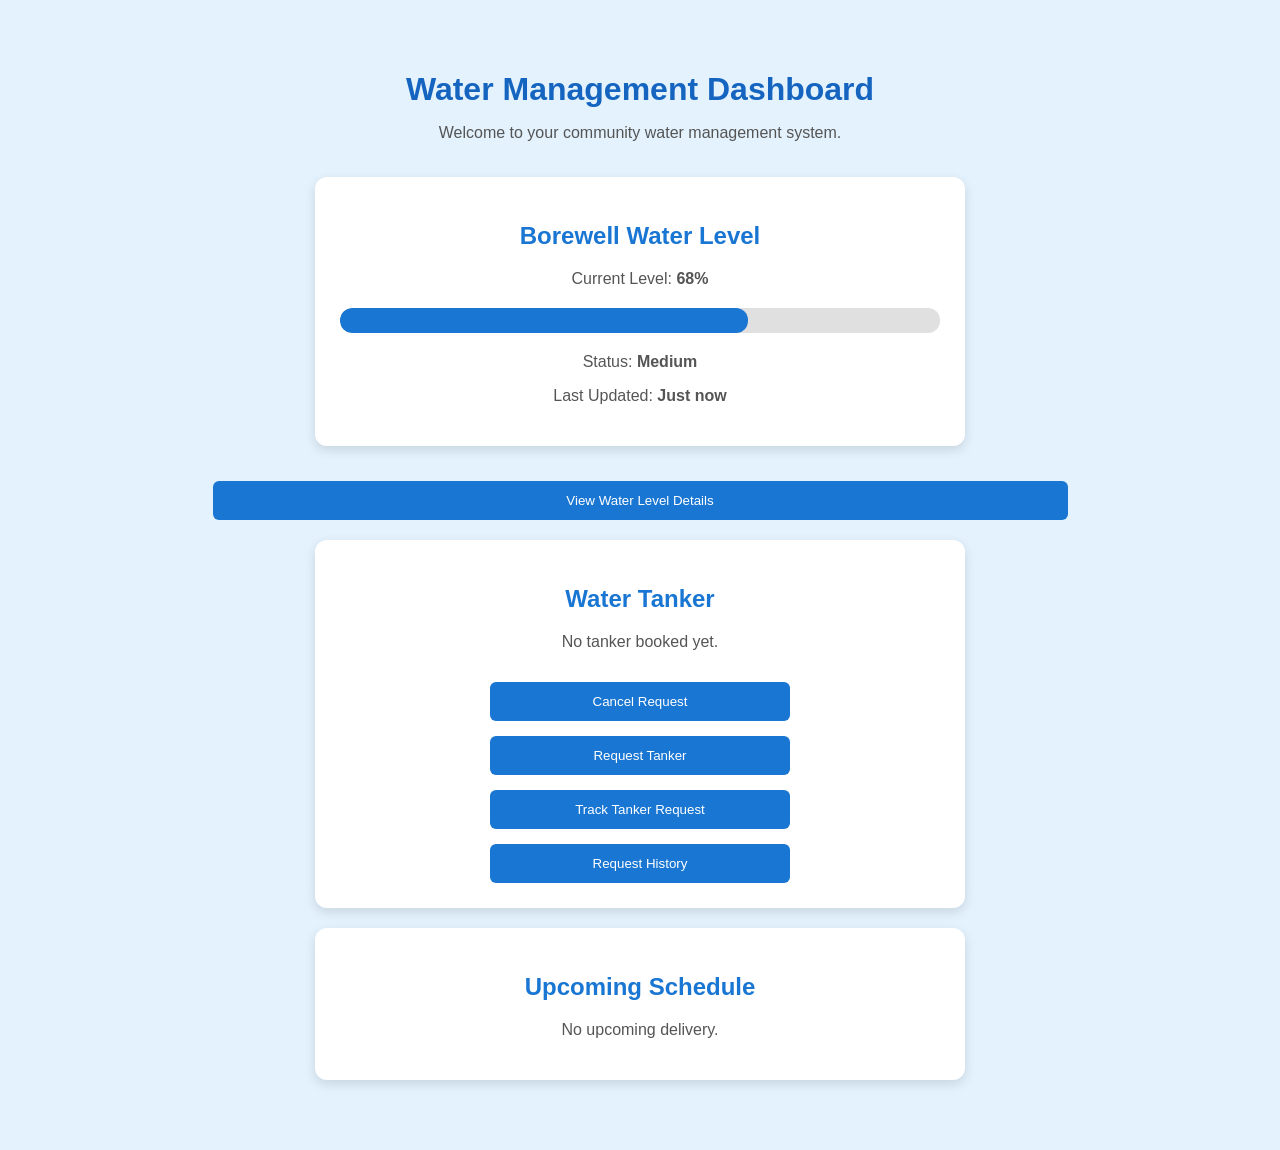
==== dashboard.html @ 53c3ad35 "Initialize project setup" ====
<!DOCTYPE html>
<html>
<head>
    <title>Water Management Dashboard</title>
    <link rel="stylesheet" href="style.css">
</head>

<body>

    <div class="dashboard">
        <h1>Water Management Dashboard</h1>

        <p>Welcome to your community water management system.</p>

        <div class="dashboard-box">
    <h2>Borewell Water Level</h2>
    <p>Current Level: <strong id="water-level">68%</strong></p>
    <div class="water-level-bar">
    <div class="water-level-fill" id="water-level-fill"></div>
</div>
    <p>Status: <strong id="water-status">Medium</strong></p>
    <p>Last Updated: <strong>Just now</strong></p>
    </div>
    <button onclick="window.location.href='water-level.html'">
    View Water Level Details
</button>

        <div class="dashboard-box">
            <h2>Water Tanker</h2>
            <p id="tanker-status">No tanker booked yet.</p>
            <button onclick="cancelRequest()">Cancel Request</button>
            <button onclick="window.location.href='request.html'">Request Tanker</button>
            <button onclick="window.location.href='tracking.html'">Track Tanker Request</button>
            <button onclick="window.location.href='history.html'">Request History</button>
        </div>

        <div class="dashboard-box">
            <h2>Upcoming Schedule</h2>
            <p>No upcoming delivery.</p>
        </div>
    </div>
    <script src="script.js"></script>
    <script>
        let request = JSON.parse(localStorage.getItem("tankerRequest"));

    if (request) {
    document.getElementById("tanker-status").innerHTML =
        "Tanker Request: " + request.quantity + " Litres<br>" +
        "Date: " + request.date + "<br>" +
        "Time: " + request.time + "<br>" +
        "Address: " + request.address + "<br>" +
        "Priority: " + request.priority + "<br>" +
        "Reason: " + request.reason + "<br>" +
        "Contact: " + request.contact + "<br>" +
        "Status: " + request.status;
}
</script>
</body>
</html>
---- style.css ----
body {
    font-family: Arial, sans-serif;
    background-color: #e3f2fd;
    margin: 0;
    padding: 0;
}

.container {
    text-align: center;
    padding-top: 80px;
}

h1 {
    color: #1565c0;
}

.container > p {
    color: #555;
}

.login-box {
    background-color: white;
    width: 350px;
    margin: 30px auto;
    padding: 30px;
    border-radius: 12px;
    box-shadow: 0 4px 12px rgba(0, 0, 0, 0.15);
}

.login-box h2 {
    color: #1976d2;
}

input {
    width: 90%;
    padding: 12px;
    margin: 10px 0;
    border: 1px solid #ccc;
    border-radius: 6px;
}

button {
    width: 95%;
    padding: 12px;
    margin-top: 15px;
    background-color: #1976d2;
    color: white;
    border: none;
    border-radius: 6px;
    cursor: pointer;
}

button:hover {
    background-color: #0d47a1;
}

#message {
    margin-top: 15px;
    font-weight: bold;
}

/* Dashboard */

.dashboard {
    max-width: 900px;
    margin: 0 auto;
    padding: 50px 20px;
    text-align: center;
}

.dashboard h1 {
    margin-bottom: 10px;
}

.dashboard > p {
    color: #555;
    margin-bottom: 35px;
}

.dashboard-box {
    background-color: white;
    padding: 25px;
    margin: 20px auto;
    border-radius: 12px;
    box-shadow: 0 4px 12px rgba(0, 0, 0, 0.12);
    max-width: 600px;
}

.dashboard-box h2 {
    color: #1976d2;
}

.dashboard-box p {
    color: #555;
}

.dashboard-box button {
    max-width: 300px;
}

/* Tanker Request Page */

.request-container {
    max-width: 700px;
    margin: 0 auto;
    padding: 50px 20px;
    text-align: center;
}

.request-container h1 {
    margin-bottom: 10px;
}

.request-container > p {
    color: #555;
    margin-bottom: 30px;
}

.request-box {
    background-color: white;
    padding: 30px;
    border-radius: 12px;
    box-shadow: 0 4px 12px rgba(0, 0, 0, 0.12);
    text-align: left;
}

.request-box label {
    display: block;
    margin-top: 18px;
    margin-bottom: 8px;
    font-weight: bold;
}

.request-box input,
.request-box select,
.request-box textarea {
    width: 100%;
    padding: 12px;
    border: 1px solid #ccc;
    border-radius: 6px;
    box-sizing: border-box;
    font-size: 15px;
}

.request-box textarea {
    height: 100px;
    resize: vertical;
}

.request-box button {
    display: block;
    width: 100%;
    margin-top: 25px;
}

#request-message {
    text-align: center;
    font-weight: bold;
    margin-top: 20px;
}

/* Borewell Water Level */

.water-level-bar {
    width: 100%;
    height: 25px;
    background-color: #e0e0e0;
    border-radius: 12px;
    overflow: hidden;
    margin: 20px 0;
}

.water-level-fill {
    width: 68%;
    height: 100%;
    background-color: #1976d2;
    border-radius: 12px;
}

@media (max-width: 600px) {

    .container {
        padding: 40px 15px;
    }

    .login-box {
        width: auto;
        margin: 25px 10px;
        padding: 25px 20px;
    }

    .dashboard {
        padding: 35px 15px;
    }

    .dashboard-box {
        padding: 20px;
        margin: 15px auto;
    }

    .request-container {
        padding: 35px 15px;
    }

    .request-box {
        padding: 20px;
    }

    input {
        width: 100%;
        box-sizing: border-box;
    }

    button {
        width: 100%;
    }

    .dashboard-box button {
        max-width: none;
    }

    h1 {
        font-size: 28px;
    }

    .dashboard h1,
    .request-container h1 {
        font-size: 28px;
    }
}
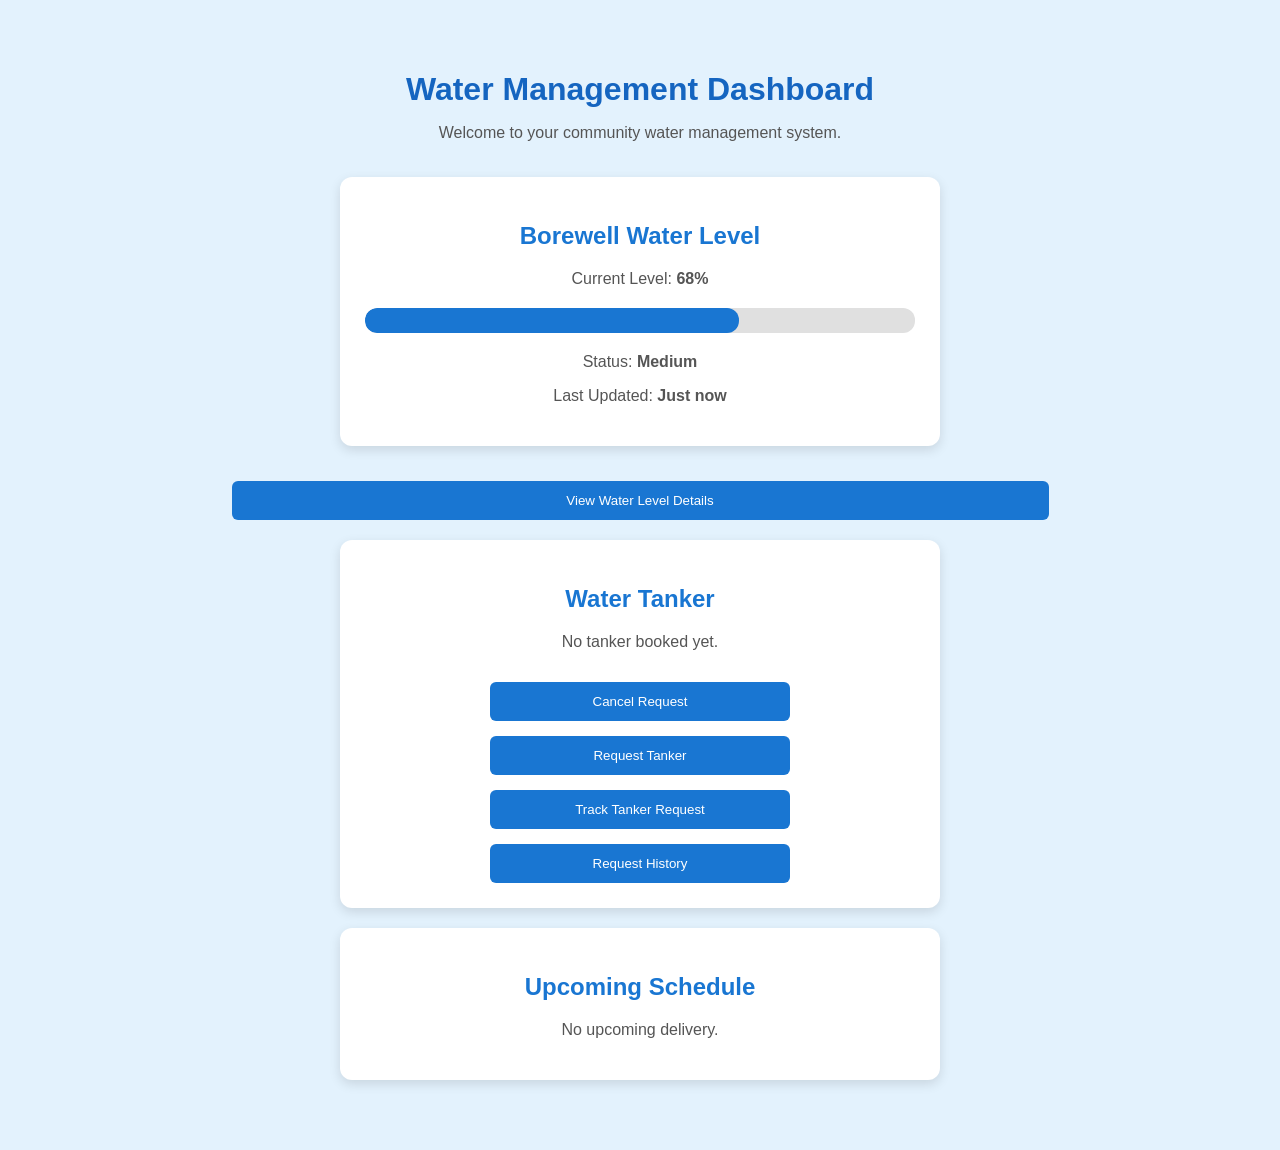
==== commit 1aa55619: "Improve mobile layout" ====
--- a/dashboard.html
+++ b/dashboard.html
@@ -2,6 +2,7 @@
 <html>
 <head>
     <title>Water Management Dashboard</title>
+    <meta name="viewport" content="width=device-width, initial-scale=1.0">
     <link rel="stylesheet" href="style.css">
 </head>
 
--- a/style.css
+++ b/style.css
@@ -1,3 +1,6 @@
+* {
+    box-sizing: border-box;
+}
 body {
     font-family: Arial, sans-serif;
     background-color: #e3f2fd;
@@ -20,7 +23,8 @@
 
 .login-box {
     background-color: white;
-    width: 350px;
+    width: 100%;
+    max-width: 350px;
     margin: 30px auto;
     padding: 30px;
     border-radius: 12px;
@@ -101,6 +105,7 @@
 /* Tanker Request Page */
 
 .request-container {
+    width: 100%;
     max-width: 700px;
     margin: 0 auto;
     padding: 50px 20px;
